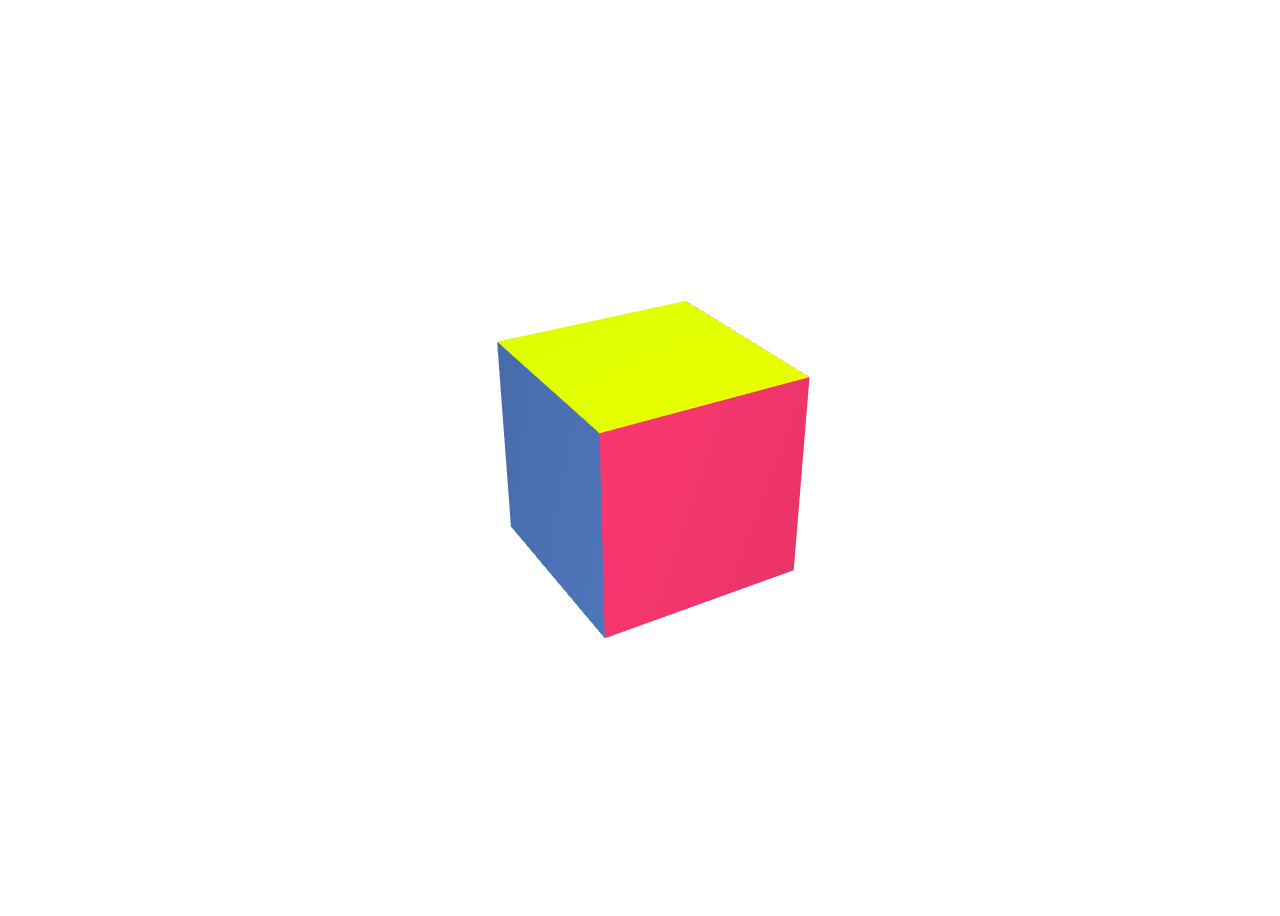
==== index.html @ 0d4b95a7 "Add lights with shadows." ====
<!DOCTYPE html>
<html lang="en">
  <head>
    <meta charset="UTF-8" />
    <meta name="viewport" content="width=device-width, initial-scale=1.0" />
    <link rel="stylesheet" href="styles.css" />
    <title>Test Render</title>
  </head>
  <body>
    <script src="build/three.js"></script>
    <script src="js/controls/OrbitControls.js"></script>
    <script src="index.js"></script>
  </body>
</html>
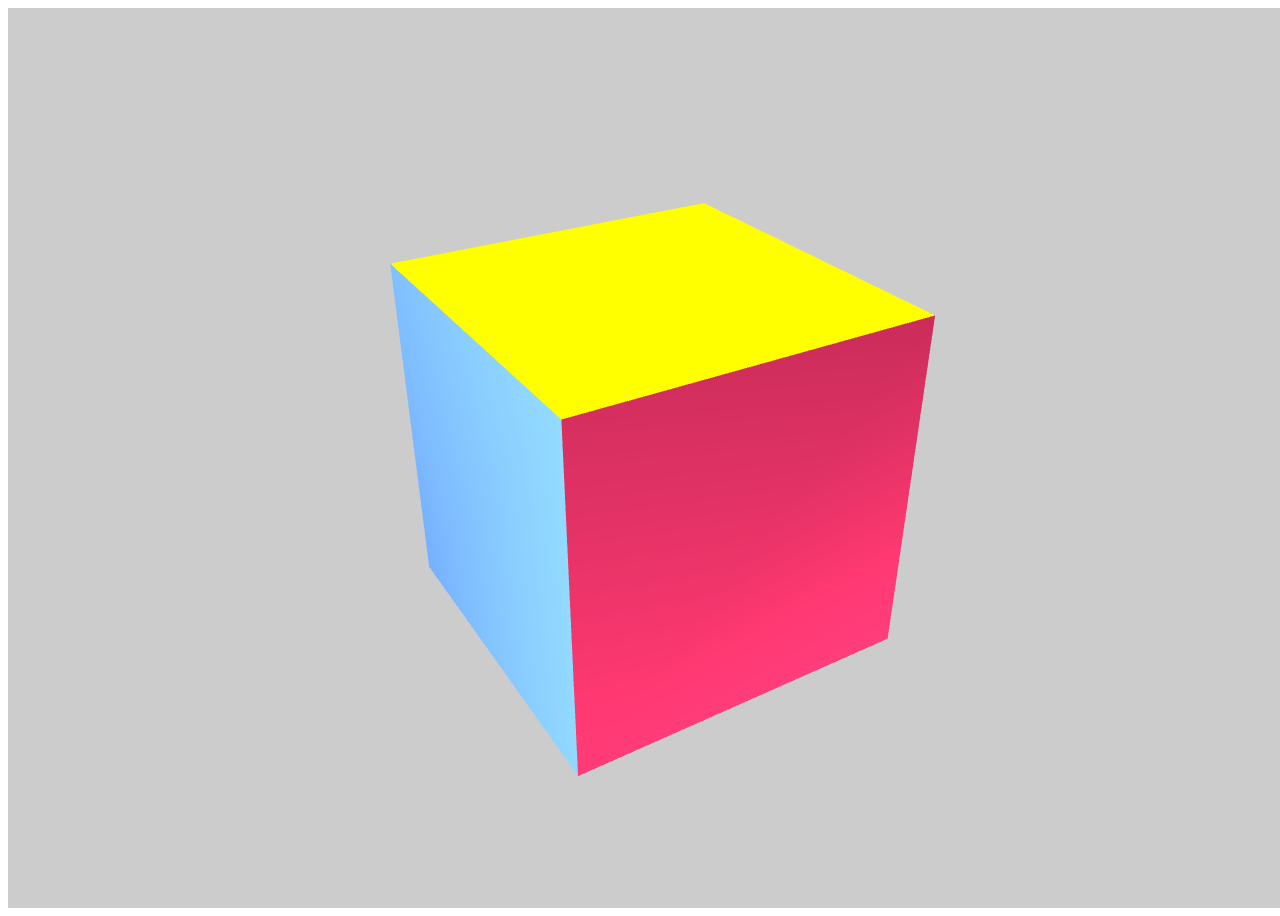
==== commit c680f169: "Add dynamic lighting, objLoader." ====
--- a/index.html
+++ b/index.html
@@ -9,6 +9,7 @@
   <body>
     <script src="build/three.js"></script>
     <script src="js/controls/OrbitControls.js"></script>
+    <script src="js/loaders/OBJLoader.js"></script>
     <script src="index.js"></script>
   </body>
 </html>
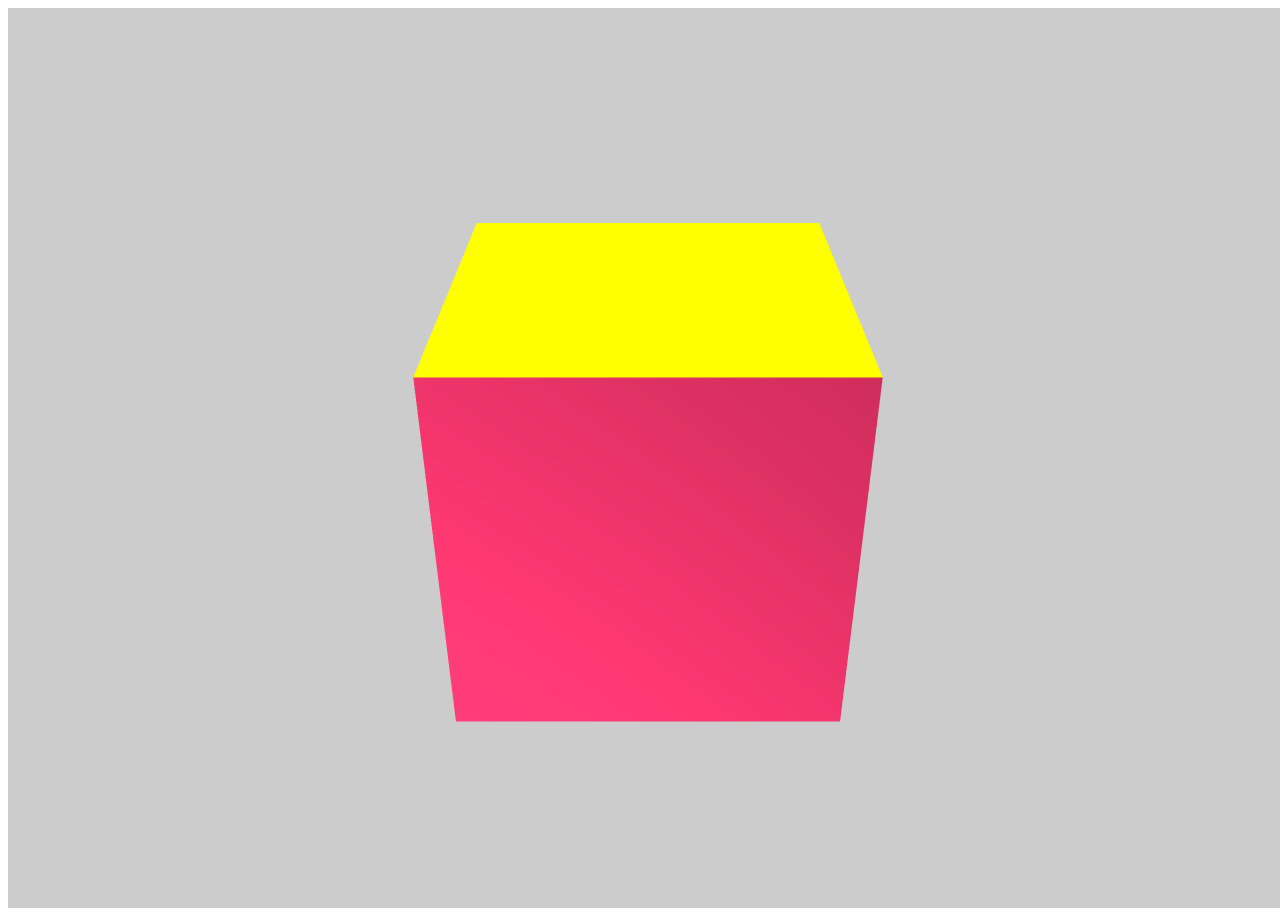
==== commit 55aaee1a: "worked on lighting" ====
--- a/index.html
+++ b/index.html
@@ -9,7 +9,12 @@
   <body>
     <script src="build/three.js"></script>
     <script src="js/controls/OrbitControls.js"></script>
+    <script src="index.js"></script>
+
+    <script src="js/loaders/GLTFLoader.js"></script>
     <script src="js/loaders/OBJLoader.js"></script>
-    <script src="index.js"></script>
+    <script src="js/loaders/MTLoader.js"></script>
+    <script src="js/loaders/DDSLoader.js"></script>
+    <!-- <script src="testLoadObj.js"></script> -->
   </body>
 </html>
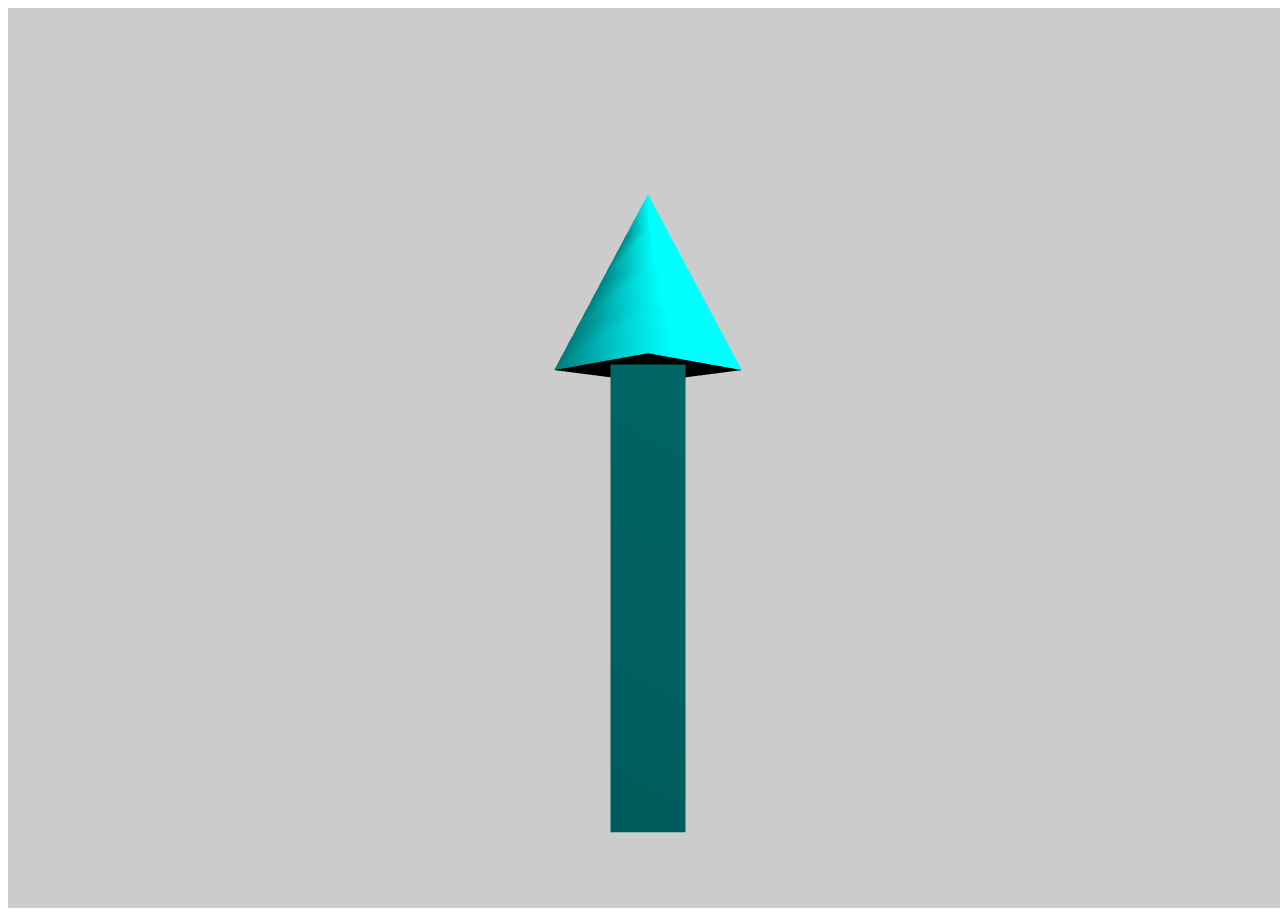
==== commit 7f266b15: "Sandbox - Clean up code" ====
--- a/index.html
+++ b/index.html
@@ -9,12 +9,8 @@
   <body>
     <script src="build/three.js"></script>
     <script src="js/controls/OrbitControls.js"></script>
+    <script src="js/controls/DragControls.js"></script>
     <script src="index.js"></script>
 
-    <script src="js/loaders/GLTFLoader.js"></script>
-    <script src="js/loaders/OBJLoader.js"></script>
-    <script src="js/loaders/MTLoader.js"></script>
-    <script src="js/loaders/DDSLoader.js"></script>
-    <!-- <script src="testLoadObj.js"></script> -->
   </body>
 </html>
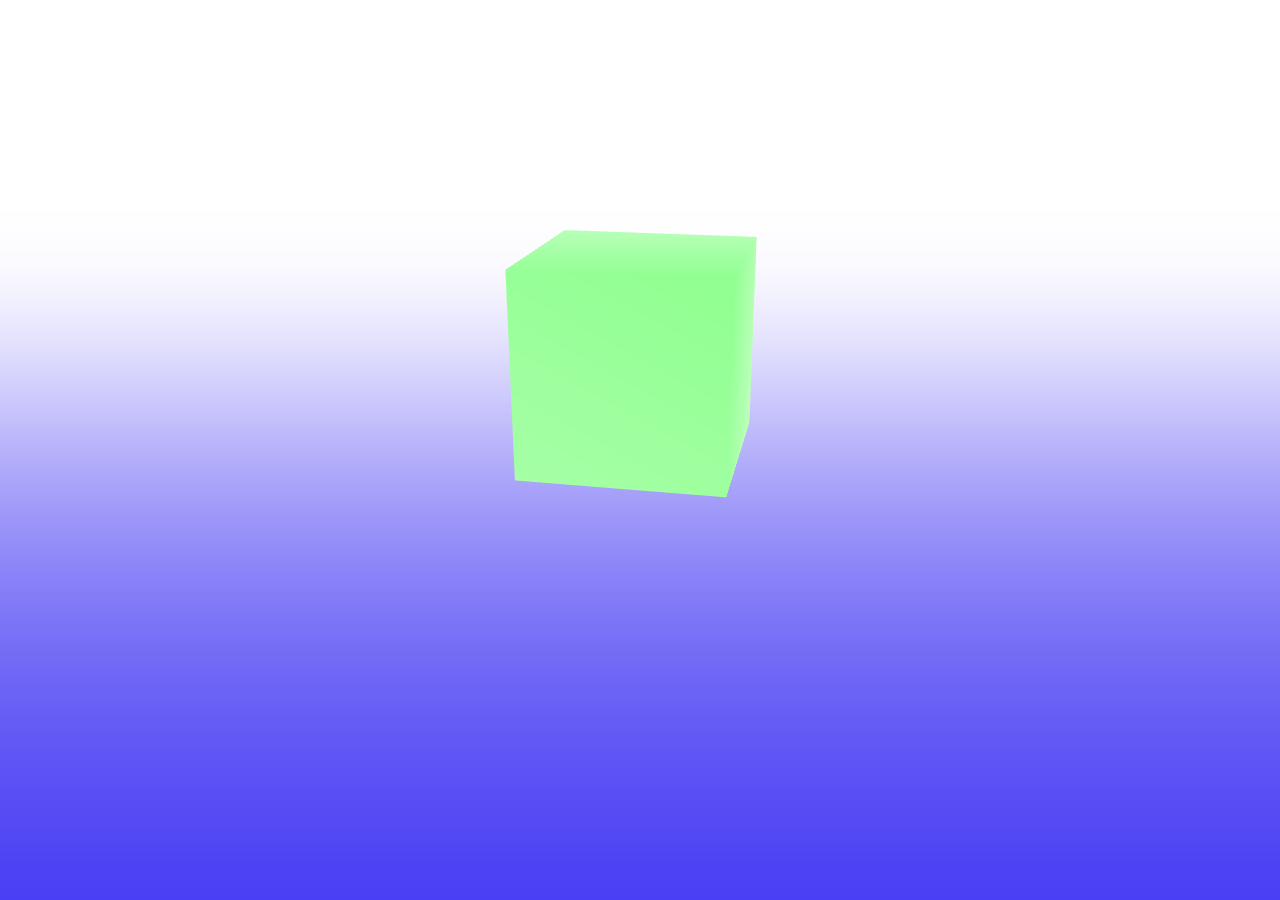
==== commit ef21b066: "add sandBox.js" ====
--- a/index.html
+++ b/index.html
@@ -1,16 +1,19 @@
-<!DOCTYPE html>
+<!DOCTYPE>
 <html lang="en">
   <head>
     <meta charset="UTF-8" />
     <meta name="viewport" content="width=device-width, initial-scale=1.0" />
-    <link rel="stylesheet" href="styles.css" />
+    <link rel="stylesheet" href="CSS/styles.css" />
     <title>Test Render</title>
   </head>
   <body>
+    <div id="webgl"></div>
+
     <script src="build/three.js"></script>
     <script src="js/controls/OrbitControls.js"></script>
     <script src="js/controls/DragControls.js"></script>
-    <script src="index.js"></script>
+    <!-- <script src="index.js"></script> -->
+    <script src="sandBox.js"></script>
 
   </body>
 </html>
--- a/CSS/styles.css
+++ b/CSS/styles.css
@@ -0,0 +1,6 @@
+
+html, body {
+  margin: 0;
+  padding: 0;
+  overflow: hidden;
+}
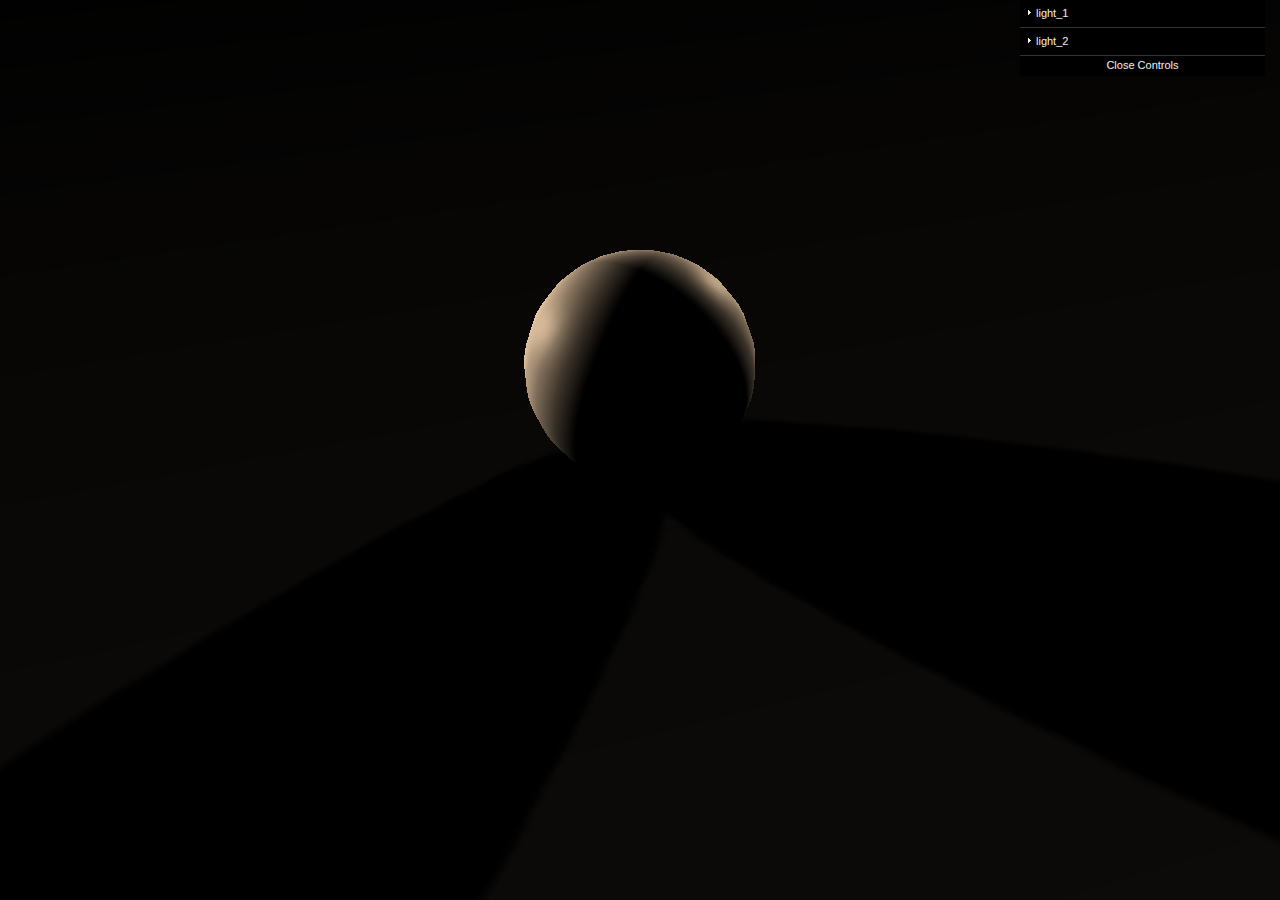
==== commit 8b84ab62: "My brain is burned out" ====
--- a/index.html
+++ b/index.html
@@ -8,12 +8,14 @@
   </head>
   <body>
     <div id="webgl"></div>
-
+    <script src="build/perlin.js"></script>
+    <script src="build/dat.gui.js"></script>
     <script src="build/three.js"></script>
     <script src="js/controls/OrbitControls.js"></script>
     <script src="js/controls/DragControls.js"></script>
     <!-- <script src="index.js"></script> -->
-    <script src="sandBox.js"></script>
+    <!-- <script src="sandBox.js"></script> -->
+    <script src="materialFocus.js"></script>
 
   </body>
 </html>
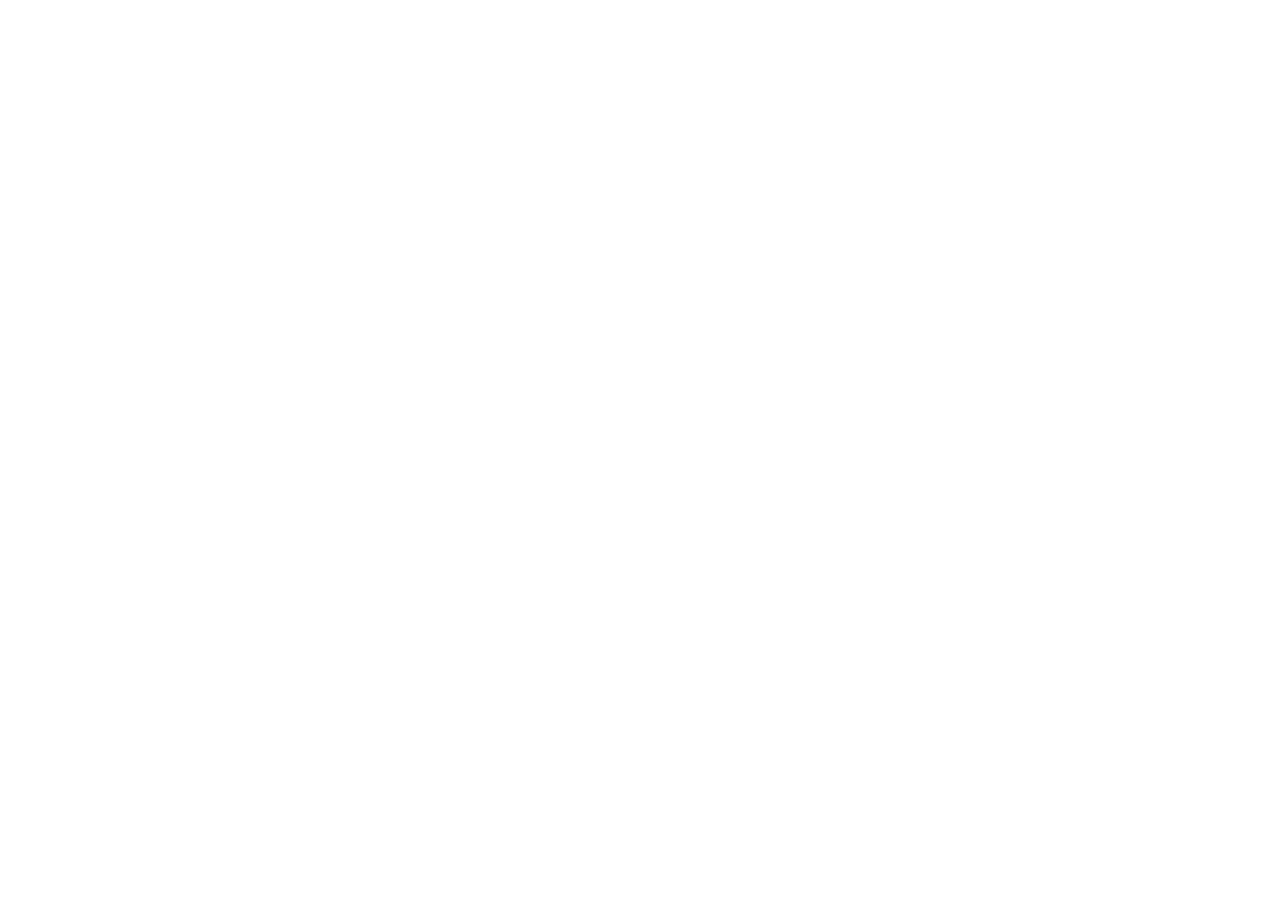
==== commit 0d8ff1ae: "Working on 3D Enviroment, add .obj files from different websites" ====
--- a/index.html
+++ b/index.html
@@ -1,4 +1,4 @@
-<!DOCTYPE>
+<!DOCTYPE html>
 <html lang="en">
   <head>
     <meta charset="UTF-8" />
@@ -14,8 +14,8 @@
     <script src="js/controls/OrbitControls.js"></script>
     <script src="js/controls/DragControls.js"></script>
     <!-- <script src="index.js"></script> -->
-    <!-- <script src="sandBox.js"></script> -->
-    <script src="materialFocus.js"></script>
+    <script src="sandBox.js"></script>
+    <!-- <script src="materialFocus.js"></script> -->
 
   </body>
 </html>
